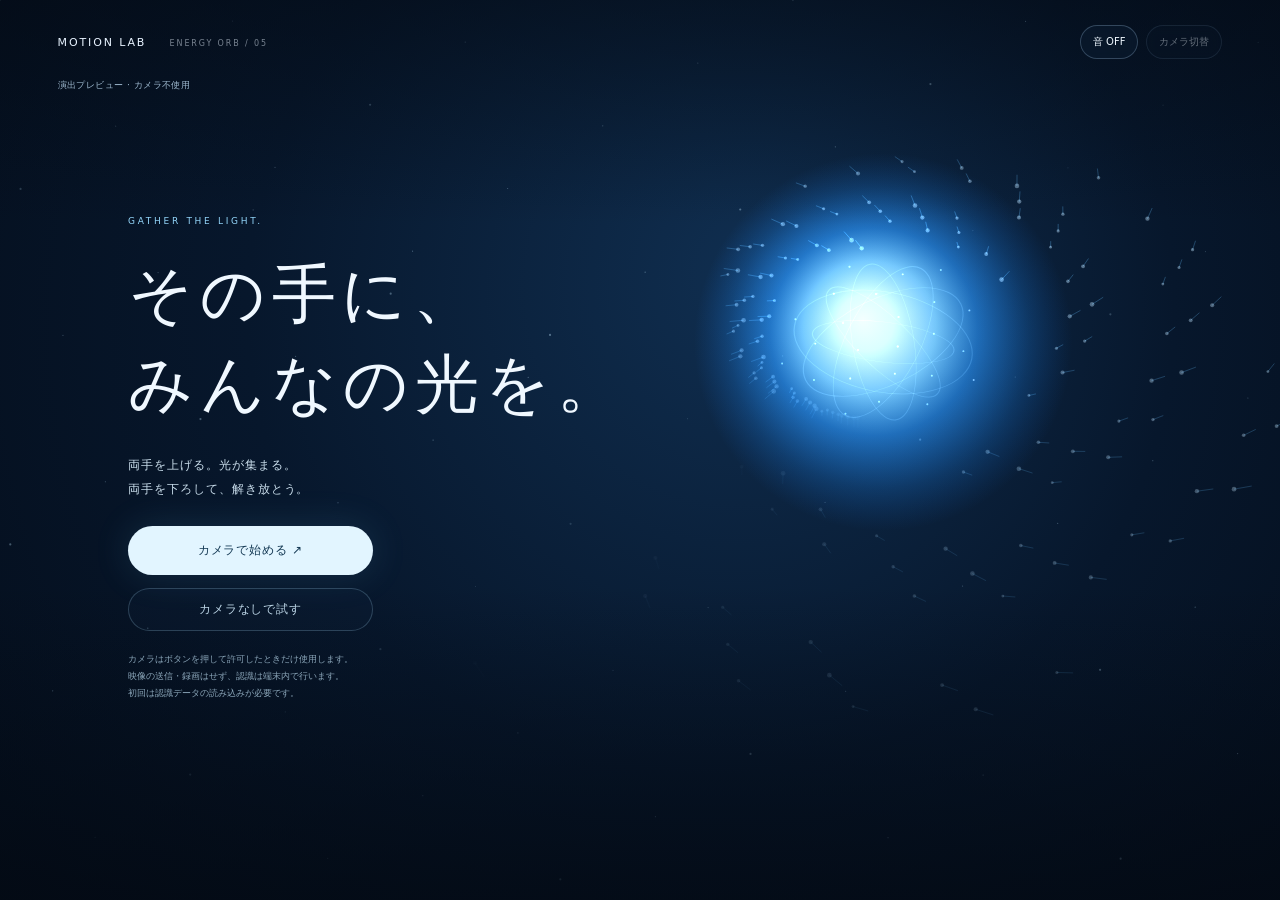
==== energy-orb/index.html @ e5bc48a9 "Add camera gesture energy orb with local pose tracking, demo and menu entry" ====
<!doctype html><html lang="ja"><head><meta charset="utf-8"><meta name="viewport" content="width=device-width,initial-scale=1"><meta name="theme-color" content="#050d1a"><title>光の玉 — ENERGY ORB</title><meta name="description" content="両手を上げて光を集め、下ろして放つ。カメラで遊ぶエネルギー体験。"><link rel="stylesheet" href="style.css"></head><body><video id="camera" autoplay muted playsinline aria-label="端末内で処理するカメラ映像"></video><canvas id="effects" aria-label="手の動きに合わせて光が集まる演出"></canvas><div class="shade"></div><header><a href="https://furusapo.github.io/motion-lab/">MOTION LAB <span>ENERGY ORB / 05</span></a><div class="header-actions"><button id="sound" aria-pressed="false">音 OFF</button><button id="flip" disabled aria-label="前後のカメラを切り替える">カメラ切替</button><button id="stop" hidden>終了</button></div></header><div id="mode-label">演出プレビュー · カメラ不使用</div><section id="welcome"><p class="eyebrow">GATHER THE LIGHT.</p><h1>その手に、<br>みんなの光を。</h1><p class="lead">両手を上げる。光が集まる。<br>両手を下ろして、解き放とう。</p><button class="primary" id="start">カメラで始める ↗</button><button class="secondary" id="demo">カメラなしで試す</button><p class="privacy">カメラはボタンを押して許可したときだけ使用します。<br>映像の送信・録画はせず、認識は端末内で行います。<br>初回は認識データの読み込みが必要です。</p></section><section id="busy" hidden aria-live="polite"><div class="spinner"></div><h2>力を、準備しています。</h2><p id="busy-text">カメラの使用を許可してください。</p><button id="cancel" class="secondary">キャンセル</button></section><section id="error" hidden role="alert"><p class="eyebrow">LET'S TRY AGAIN</p><h2 id="error-title">開始できませんでした</h2><p id="error-text"></p><button id="retry" class="primary">もう一度試す</button><button id="error-demo" class="secondary">カメラなしで試す</button></section><div id="status" role="status" aria-live="polite"></div><div id="prompt" hidden><div class="step" id="step">01 / 集める</div><h2 id="instruction">両手を、頭より上に。</h2><p id="guidance">少し離れて、頭・肩・両手を画面に入れてください。</p></div><footer id="hud" hidden><div class="energy"><div class="energy-label"><span>LIGHT ENERGY</span><output id="percent">0%</output></div><div class="meter"><i id="fill"></i></div></div><button id="demo-hold" hidden>押して光を集める · 離して放つ</button><p class="hint" id="hint">両手を上げてためる → 両手を肩の高さまで下ろして放つ</p><button id="reset" class="secondary">ため直す ↺</button></footer><div id="notice" hidden>デモ操作：認識は行っていません</div><script type="module" src="app.js"></script></body></html>
---- energy-orb/style.css ----
*{box-sizing:border-box}html,body{margin:0;background:#050d1a;color:#f0f8ff;width:100%;height:100%;overflow:hidden;font-family:system-ui,-apple-system,sans-serif}button,a,input{-webkit-tap-highlight-color:transparent}button{font:inherit;color:inherit;cursor:pointer;touch-action:manipulation}button:focus-visible,a:focus-visible{outline:2px solid #b1ecff;outline-offset:5px}button:disabled{opacity:.4;cursor:wait}[hidden]{display:none!important}#camera{position:fixed;inset:0;width:100%;height:100%;object-fit:contain;transform:scaleX(-1);display:none;background:#050d1a}body.camera #camera{display:block}#effects{position:fixed;inset:0;width:100%;height:100%;pointer-events:none}.shade{position:fixed;inset:0;pointer-events:none;background:linear-gradient(180deg,#03091280,transparent 25%,transparent 65%,#030912bb)}header{position:fixed;top:25px;left:4.5vw;right:4.5vw;z-index:5;display:flex;justify-content:space-between;align-items:center}header a{font-size:11px;letter-spacing:.17em;text-decoration:none;color:#e8f3ff}header a span{font-size:8px;opacity:.5;margin-left:18px}.header-actions{display:flex;gap:8px}.header-actions button{font-size:10px;border:1px solid #a8cced44;background:#0d213966;padding:9px 12px;border-radius:30px;backdrop-filter:blur(6px)}#mode-label{position:fixed;top:79px;left:4.5vw;font-size:9px;letter-spacing:.05em;color:#9fbad0;z-index:4}#welcome{position:fixed;top:23%;left:10vw;z-index:4}.eyebrow{font-size:9px;letter-spacing:.3em;color:#94d6fa}h1{font-family:serif;font-size:clamp(37px,5vw,65px);font-weight:400;line-height:1.4;letter-spacing:.09em;margin:24px 0}.lead{font-size:12px;color:#c9ddeb;line-height:2;letter-spacing:.08em}.primary,.secondary{display:block;border-radius:30px;letter-spacing:.07em;font-size:12px}.primary{border:0;background:#e2f5ff;color:#133853;padding:16px 30px;box-shadow:0 0 38px #74caff22;margin-top:25px;min-width:245px}.secondary{border:1px solid #8dbbd444;background:#17334b22;color:#bdd6e7;padding:12px 22px;margin-top:13px;min-width:245px}.privacy{font-size:9px;color:#8ba6b9;line-height:1.9;margin-top:20px}#busy,#error{position:fixed;z-index:8;left:50%;top:47%;transform:translate(-50%,-50%);width:min(88vw,460px);padding:35px;border:1px solid #5c9cc344;background:#07172bf2;border-radius:16px;backdrop-filter:blur(16px);text-align:center}#busy h2,#error h2{font:normal 24px serif;letter-spacing:.05em}#busy p,#error p{font-size:12px;line-height:1.9;color:#b4cde0}#busy button,#error button{margin-left:auto;margin-right:auto;width:100%}.spinner{width:32px;height:32px;border:1px solid #67bff033;border-top:2px solid #b9efff;border-radius:50%;animation:spin 1s linear infinite;margin:0 auto 24px}@keyframes spin{to{transform:rotate(360deg)}}#status{position:fixed;left:50%;top:11%;transform:translateX(-50%);font-size:10px;white-space:nowrap;padding:9px 17px;border-radius:25px;background:#0c284255;color:#c3e6f8;backdrop-filter:blur(6px)}#status:empty{display:none}#prompt{position:fixed;left:0;width:100%;bottom:26%;text-align:center;pointer-events:none;text-shadow:0 2px 18px #000}.step{font-size:9px;letter-spacing:.22em;color:#9accdf}#instruction{font:normal clamp(19px,3vw,29px) serif;letter-spacing:.14em;margin:12px 0}#guidance{font-size:11px;color:#bfd6e4;line-height:1.7;margin:0 5vw}#hud{position:fixed;bottom:4%;left:50%;transform:translateX(-50%);width:min(86vw,360px);text-align:center;z-index:5}.energy-label{display:flex;justify-content:space-between;font-size:9px;letter-spacing:.16em;color:#c3eaff}.meter{height:3px;background:#e5f2ff22;margin:12px 0}.meter i{display:block;background:#aeeaff;height:100%;width:0;box-shadow:0 0 14px #8cdfff}#demo-hold{width:100%;border:1px solid #b8eeff99;border-radius:30px;padding:16px 12px;background:#254f7477;font-size:12px;user-select:none;-webkit-user-select:none;touch-action:none;margin:8px 0 0}#demo-hold.held{background:#d0f3ff;color:#123655}.hint{font-size:9px;line-height:1.7;color:#95b3c7}#reset{font-size:10px;min-width:0;display:inline-block;margin-top:3px;padding:8px 16px}#notice{position:fixed;bottom:10px;left:10px;font-size:8px;color:#8ea9be}@media(max-width:600px){header{top:17px}header a span{display:none}.header-actions button{font-size:9px;padding:9px 10px}#mode-label{top:66px;font-size:8px}#welcome{left:8vw;top:19%}h1{font-size:42px;margin:20px 0}.lead{font-size:11px}.privacy{font-size:8px}#status{top:12%;font-size:9px;max-width:88vw;white-space:normal;text-align:center}#prompt{bottom:29%}#guidance{font-size:10px}#hud{bottom:4%}#instruction{font-size:20px}#busy,#error{padding:27px}}@media(max-height:650px){#welcome{top:14%}h1{font-size:34px;margin:10px 0}.primary{margin-top:12px}.privacy{margin-top:12px}#prompt{bottom:34%}#hud{bottom:3%}.hint{margin:5px 0}}@media(prefers-reduced-motion:reduce){.spinner{animation:none}}
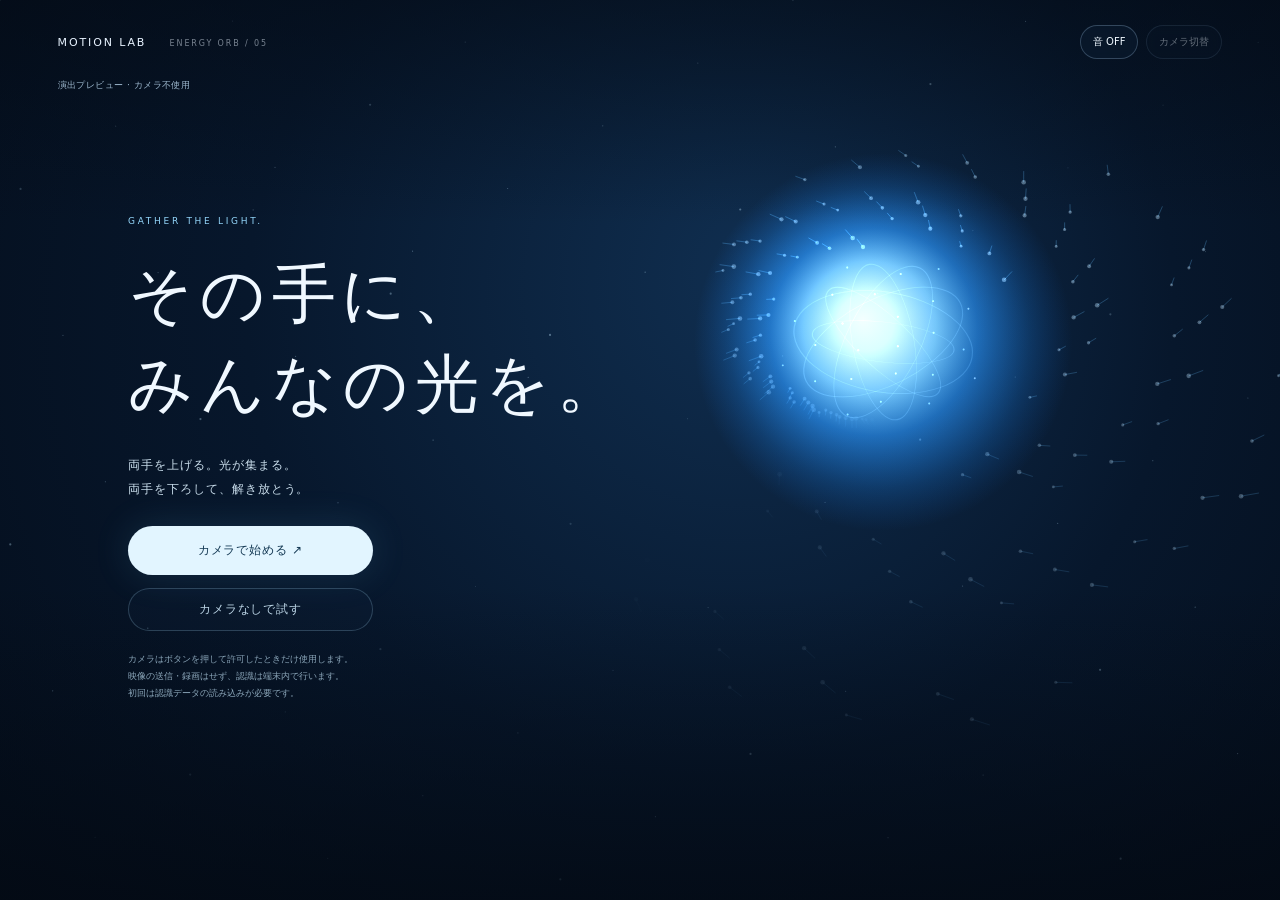
==== commit f62d8ee0: "Make energy orb launch fast with wall-clock timing, sharp trail and impact sound" ====
--- a/energy-orb/index.html
+++ b/energy-orb/index.html
@@ -1 +1 @@
-<!doctype html><html lang="ja"><head><meta charset="utf-8"><meta name="viewport" content="width=device-width,initial-scale=1"><meta name="theme-color" content="#050d1a"><title>光の玉 — ENERGY ORB</title><meta name="description" content="両手を上げて光を集め、下ろして放つ。カメラで遊ぶエネルギー体験。"><link rel="stylesheet" href="style.css"></head><body><video id="camera" autoplay muted playsinline aria-label="端末内で処理するカメラ映像"></video><canvas id="effects" aria-label="手の動きに合わせて光が集まる演出"></canvas><div class="shade"></div><header><a href="https://furusapo.github.io/motion-lab/">MOTION LAB <span>ENERGY ORB / 05</span></a><div class="header-actions"><button id="sound" aria-pressed="false">音 OFF</button><button id="flip" disabled aria-label="前後のカメラを切り替える">カメラ切替</button><button id="stop" hidden>終了</button></div></header><div id="mode-label">演出プレビュー · カメラ不使用</div><section id="welcome"><p class="eyebrow">GATHER THE LIGHT.</p><h1>その手に、<br>みんなの光を。</h1><p class="lead">両手を上げる。光が集まる。<br>両手を下ろして、解き放とう。</p><button class="primary" id="start">カメラで始める ↗</button><button class="secondary" id="demo">カメラなしで試す</button><p class="privacy">カメラはボタンを押して許可したときだけ使用します。<br>映像の送信・録画はせず、認識は端末内で行います。<br>初回は認識データの読み込みが必要です。</p></section><section id="busy" hidden aria-live="polite"><div class="spinner"></div><h2>力を、準備しています。</h2><p id="busy-text">カメラの使用を許可してください。</p><button id="cancel" class="secondary">キャンセル</button></section><section id="error" hidden role="alert"><p class="eyebrow">LET'S TRY AGAIN</p><h2 id="error-title">開始できませんでした</h2><p id="error-text"></p><button id="retry" class="primary">もう一度試す</button><button id="error-demo" class="secondary">カメラなしで試す</button></section><div id="status" role="status" aria-live="polite"></div><div id="prompt" hidden><div class="step" id="step">01 / 集める</div><h2 id="instruction">両手を、頭より上に。</h2><p id="guidance">少し離れて、頭・肩・両手を画面に入れてください。</p></div><footer id="hud" hidden><div class="energy"><div class="energy-label"><span>LIGHT ENERGY</span><output id="percent">0%</output></div><div class="meter"><i id="fill"></i></div></div><button id="demo-hold" hidden>押して光を集める · 離して放つ</button><p class="hint" id="hint">両手を上げてためる → 両手を肩の高さまで下ろして放つ</p><button id="reset" class="secondary">ため直す ↺</button></footer><div id="notice" hidden>デモ操作：認識は行っていません</div><script type="module" src="app.js"></script></body></html>
+<!doctype html><html lang="ja"><head><meta charset="utf-8"><meta name="viewport" content="width=device-width,initial-scale=1"><meta name="theme-color" content="#050d1a"><title>光の玉 — ENERGY ORB</title><meta name="description" content="両手を上げて光を集め、下ろして放つ。カメラで遊ぶエネルギー体験。"><link rel="stylesheet" href="style.css"></head><body><video id="camera" autoplay muted playsinline aria-label="端末内で処理するカメラ映像"></video><canvas id="effects" aria-label="手の動きに合わせて光が集まる演出"></canvas><div class="shade"></div><header><a href="https://furusapo.github.io/motion-lab/">MOTION LAB <span>ENERGY ORB / 05</span></a><div class="header-actions"><button id="sound" aria-pressed="false">音 OFF</button><button id="flip" disabled aria-label="前後のカメラを切り替える">カメラ切替</button><button id="stop" hidden>終了</button></div></header><div id="mode-label">演出プレビュー · カメラ不使用</div><section id="welcome"><p class="eyebrow">GATHER THE LIGHT.</p><h1>その手に、<br>みんなの光を。</h1><p class="lead">両手を上げる。光が集まる。<br>両手を下ろして、解き放とう。</p><button class="primary" id="start">カメラで始める ↗</button><button class="secondary" id="demo">カメラなしで試す</button><p class="privacy">カメラはボタンを押して許可したときだけ使用します。<br>映像の送信・録画はせず、認識は端末内で行います。<br>初回は認識データの読み込みが必要です。</p></section><section id="busy" hidden aria-live="polite"><div class="spinner"></div><h2>力を、準備しています。</h2><p id="busy-text">カメラの使用を許可してください。</p><button id="cancel" class="secondary">キャンセル</button></section><section id="error" hidden role="alert"><p class="eyebrow">LET'S TRY AGAIN</p><h2 id="error-title">開始できませんでした</h2><p id="error-text"></p><button id="retry" class="primary">もう一度試す</button><button id="error-demo" class="secondary">カメラなしで試す</button></section><div id="status" role="status" aria-live="polite"></div><div id="prompt" hidden><div class="step" id="step">01 / 集める</div><h2 id="instruction">両手を、頭より上に。</h2><p id="guidance">少し離れて、頭・肩・両手を画面に入れてください。</p></div><footer id="hud" hidden><div class="energy"><div class="energy-label"><span>LIGHT ENERGY</span><output id="percent">0%</output></div><div class="meter"><i id="fill"></i></div></div><button id="demo-hold" hidden>押して光を集める · 離して放つ</button><p class="hint" id="hint">両手を上げてためる → 両手を肩の高さまで下ろして放つ</p><button id="reset" class="secondary">ため直す ↺</button></footer><div id="notice" hidden>デモ操作：認識は行っていません</div><script type="module" src="app.js?v=fast-1"></script></body></html>
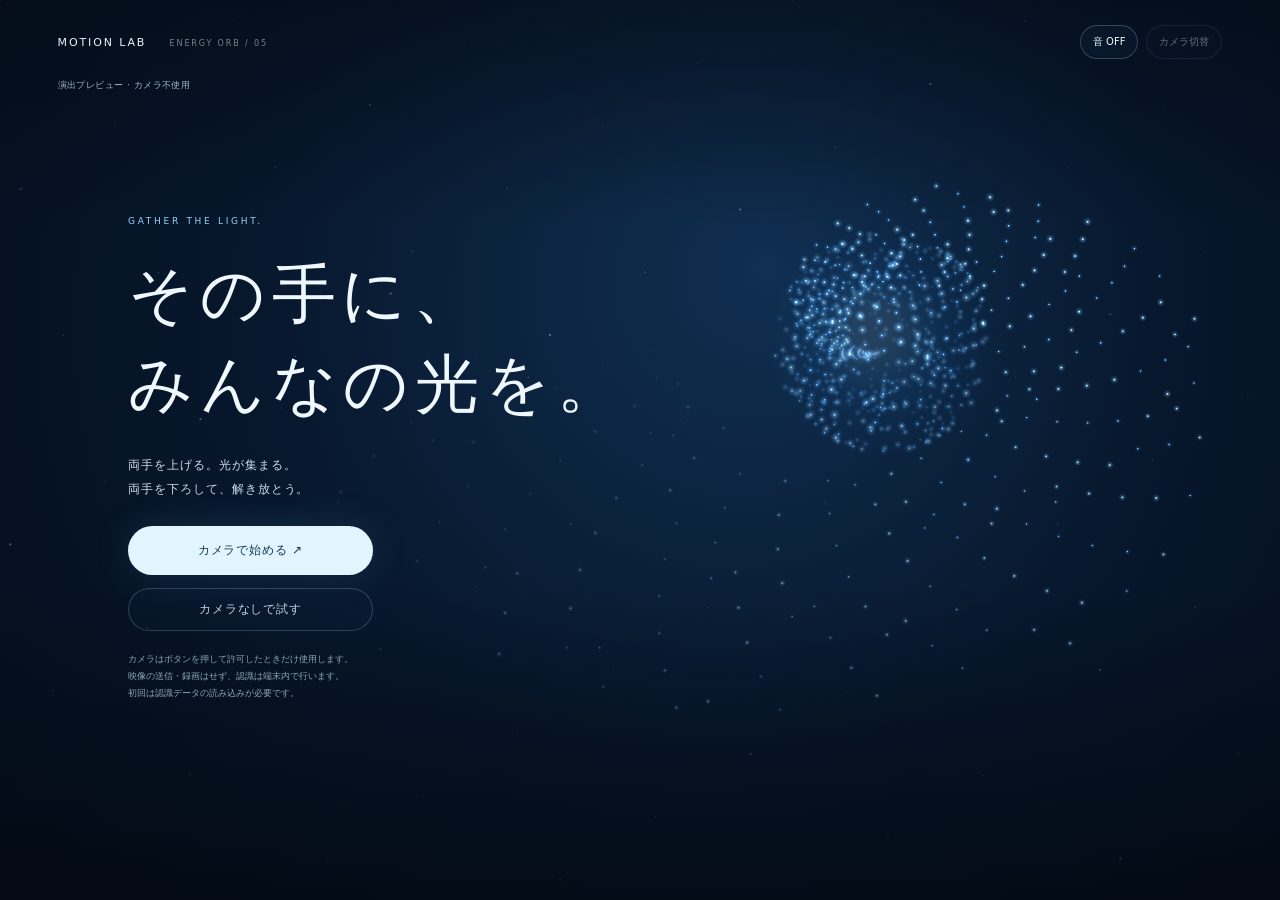
==== commit aa283d8d: "Replace energy gathering streaks and orb rings with glowing particles" ====
--- a/energy-orb/index.html
+++ b/energy-orb/index.html
@@ -1 +1 @@
-<!doctype html><html lang="ja"><head><meta charset="utf-8"><meta name="viewport" content="width=device-width,initial-scale=1"><meta name="theme-color" content="#050d1a"><title>光の玉 — ENERGY ORB</title><meta name="description" content="両手を上げて光を集め、下ろして放つ。カメラで遊ぶエネルギー体験。"><link rel="stylesheet" href="style.css"></head><body><video id="camera" autoplay muted playsinline aria-label="端末内で処理するカメラ映像"></video><canvas id="effects" aria-label="手の動きに合わせて光が集まる演出"></canvas><div class="shade"></div><header><a href="https://furusapo.github.io/motion-lab/">MOTION LAB <span>ENERGY ORB / 05</span></a><div class="header-actions"><button id="sound" aria-pressed="false">音 OFF</button><button id="flip" disabled aria-label="前後のカメラを切り替える">カメラ切替</button><button id="stop" hidden>終了</button></div></header><div id="mode-label">演出プレビュー · カメラ不使用</div><section id="welcome"><p class="eyebrow">GATHER THE LIGHT.</p><h1>その手に、<br>みんなの光を。</h1><p class="lead">両手を上げる。光が集まる。<br>両手を下ろして、解き放とう。</p><button class="primary" id="start">カメラで始める ↗</button><button class="secondary" id="demo">カメラなしで試す</button><p class="privacy">カメラはボタンを押して許可したときだけ使用します。<br>映像の送信・録画はせず、認識は端末内で行います。<br>初回は認識データの読み込みが必要です。</p></section><section id="busy" hidden aria-live="polite"><div class="spinner"></div><h2>力を、準備しています。</h2><p id="busy-text">カメラの使用を許可してください。</p><button id="cancel" class="secondary">キャンセル</button></section><section id="error" hidden role="alert"><p class="eyebrow">LET'S TRY AGAIN</p><h2 id="error-title">開始できませんでした</h2><p id="error-text"></p><button id="retry" class="primary">もう一度試す</button><button id="error-demo" class="secondary">カメラなしで試す</button></section><div id="status" role="status" aria-live="polite"></div><div id="prompt" hidden><div class="step" id="step">01 / 集める</div><h2 id="instruction">両手を、頭より上に。</h2><p id="guidance">少し離れて、頭・肩・両手を画面に入れてください。</p></div><footer id="hud" hidden><div class="energy"><div class="energy-label"><span>LIGHT ENERGY</span><output id="percent">0%</output></div><div class="meter"><i id="fill"></i></div></div><button id="demo-hold" hidden>押して光を集める · 離して放つ</button><p class="hint" id="hint">両手を上げてためる → 両手を肩の高さまで下ろして放つ</p><button id="reset" class="secondary">ため直す ↺</button></footer><div id="notice" hidden>デモ操作：認識は行っていません</div><script type="module" src="app.js?v=fast-1"></script></body></html>
+<!doctype html><html lang="ja"><head><meta charset="utf-8"><meta name="viewport" content="width=device-width,initial-scale=1"><meta name="theme-color" content="#050d1a"><title>光の玉 — ENERGY ORB</title><meta name="description" content="両手を上げて光を集め、下ろして放つ。カメラで遊ぶエネルギー体験。"><link rel="stylesheet" href="style.css"></head><body><video id="camera" autoplay muted playsinline aria-label="端末内で処理するカメラ映像"></video><canvas id="effects" aria-label="手の動きに合わせて光が集まる演出"></canvas><div class="shade"></div><header><a href="https://furusapo.github.io/motion-lab/">MOTION LAB <span>ENERGY ORB / 05</span></a><div class="header-actions"><button id="sound" aria-pressed="false">音 OFF</button><button id="flip" disabled aria-label="前後のカメラを切り替える">カメラ切替</button><button id="stop" hidden>終了</button></div></header><div id="mode-label">演出プレビュー · カメラ不使用</div><section id="welcome"><p class="eyebrow">GATHER THE LIGHT.</p><h1>その手に、<br>みんなの光を。</h1><p class="lead">両手を上げる。光が集まる。<br>両手を下ろして、解き放とう。</p><button class="primary" id="start">カメラで始める ↗</button><button class="secondary" id="demo">カメラなしで試す</button><p class="privacy">カメラはボタンを押して許可したときだけ使用します。<br>映像の送信・録画はせず、認識は端末内で行います。<br>初回は認識データの読み込みが必要です。</p></section><section id="busy" hidden aria-live="polite"><div class="spinner"></div><h2>力を、準備しています。</h2><p id="busy-text">カメラの使用を許可してください。</p><button id="cancel" class="secondary">キャンセル</button></section><section id="error" hidden role="alert"><p class="eyebrow">LET'S TRY AGAIN</p><h2 id="error-title">開始できませんでした</h2><p id="error-text"></p><button id="retry" class="primary">もう一度試す</button><button id="error-demo" class="secondary">カメラなしで試す</button></section><div id="status" role="status" aria-live="polite"></div><div id="prompt" hidden><div class="step" id="step">01 / 集める</div><h2 id="instruction">両手を、頭より上に。</h2><p id="guidance">少し離れて、頭・肩・両手を画面に入れてください。</p></div><footer id="hud" hidden><div class="energy"><div class="energy-label"><span>LIGHT ENERGY</span><output id="percent">0%</output></div><div class="meter"><i id="fill"></i></div></div><button id="demo-hold" hidden>押して光を集める · 離して放つ</button><p class="hint" id="hint">両手を上げてためる → 両手を肩の高さまで下ろして放つ</p><button id="reset" class="secondary">ため直す ↺</button></footer><div id="notice" hidden>デモ操作：認識は行っていません</div><script type="module" src="app.js?v=particles-1"></script></body></html>
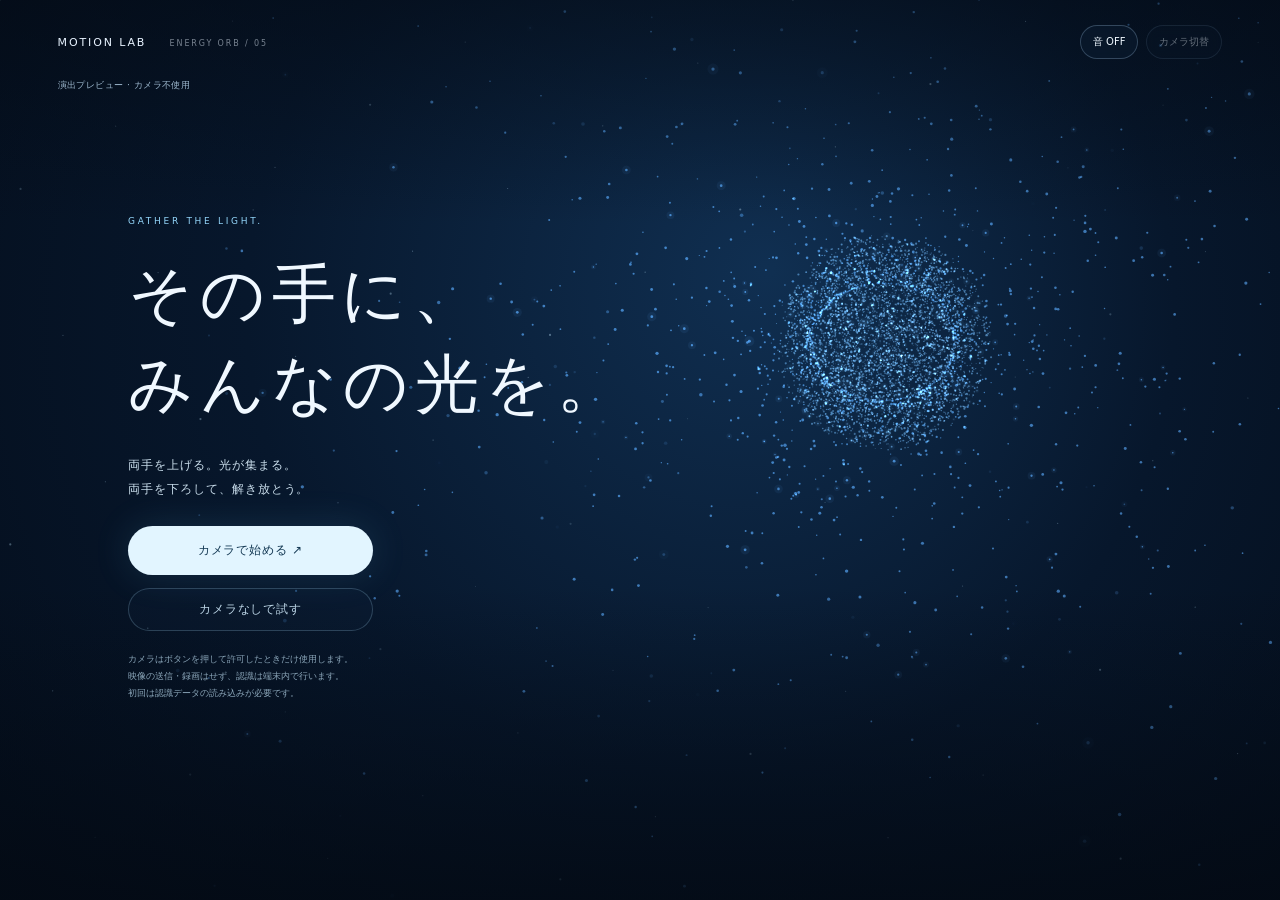
==== commit 30d17672: "Match ENERGY ORB particles to GRPS logo reveal fine point rendering" ====
--- a/energy-orb/index.html
+++ b/energy-orb/index.html
@@ -1 +1 @@
-<!doctype html><html lang="ja"><head><meta charset="utf-8"><meta name="viewport" content="width=device-width,initial-scale=1"><meta name="theme-color" content="#050d1a"><title>光の玉 — ENERGY ORB</title><meta name="description" content="両手を上げて光を集め、下ろして放つ。カメラで遊ぶエネルギー体験。"><link rel="stylesheet" href="style.css"></head><body><video id="camera" autoplay muted playsinline aria-label="端末内で処理するカメラ映像"></video><canvas id="effects" aria-label="手の動きに合わせて光が集まる演出"></canvas><div class="shade"></div><header><a href="https://furusapo.github.io/motion-lab/">MOTION LAB <span>ENERGY ORB / 05</span></a><div class="header-actions"><button id="sound" aria-pressed="false">音 OFF</button><button id="flip" disabled aria-label="前後のカメラを切り替える">カメラ切替</button><button id="stop" hidden>終了</button></div></header><div id="mode-label">演出プレビュー · カメラ不使用</div><section id="welcome"><p class="eyebrow">GATHER THE LIGHT.</p><h1>その手に、<br>みんなの光を。</h1><p class="lead">両手を上げる。光が集まる。<br>両手を下ろして、解き放とう。</p><button class="primary" id="start">カメラで始める ↗</button><button class="secondary" id="demo">カメラなしで試す</button><p class="privacy">カメラはボタンを押して許可したときだけ使用します。<br>映像の送信・録画はせず、認識は端末内で行います。<br>初回は認識データの読み込みが必要です。</p></section><section id="busy" hidden aria-live="polite"><div class="spinner"></div><h2>力を、準備しています。</h2><p id="busy-text">カメラの使用を許可してください。</p><button id="cancel" class="secondary">キャンセル</button></section><section id="error" hidden role="alert"><p class="eyebrow">LET'S TRY AGAIN</p><h2 id="error-title">開始できませんでした</h2><p id="error-text"></p><button id="retry" class="primary">もう一度試す</button><button id="error-demo" class="secondary">カメラなしで試す</button></section><div id="status" role="status" aria-live="polite"></div><div id="prompt" hidden><div class="step" id="step">01 / 集める</div><h2 id="instruction">両手を、頭より上に。</h2><p id="guidance">少し離れて、頭・肩・両手を画面に入れてください。</p></div><footer id="hud" hidden><div class="energy"><div class="energy-label"><span>LIGHT ENERGY</span><output id="percent">0%</output></div><div class="meter"><i id="fill"></i></div></div><button id="demo-hold" hidden>押して光を集める · 離して放つ</button><p class="hint" id="hint">両手を上げてためる → 両手を肩の高さまで下ろして放つ</p><button id="reset" class="secondary">ため直す ↺</button></footer><div id="notice" hidden>デモ操作：認識は行っていません</div><script type="module" src="app.js?v=particles-1"></script></body></html>
+<!doctype html><html lang="ja"><head><meta charset="utf-8"><meta name="viewport" content="width=device-width,initial-scale=1"><meta name="theme-color" content="#050d1a"><title>光の玉 — ENERGY ORB</title><meta name="description" content="両手を上げて光を集め、下ろして放つ。カメラで遊ぶエネルギー体験。"><link rel="stylesheet" href="style.css"></head><body><video id="camera" autoplay muted playsinline aria-label="端末内で処理するカメラ映像"></video><canvas id="effects" aria-label="手の動きに合わせて光が集まる演出"></canvas><div class="shade"></div><header><a href="https://furusapo.github.io/motion-lab/">MOTION LAB <span>ENERGY ORB / 05</span></a><div class="header-actions"><button id="sound" aria-pressed="false">音 OFF</button><button id="flip" disabled aria-label="前後のカメラを切り替える">カメラ切替</button><button id="stop" hidden>終了</button></div></header><div id="mode-label">演出プレビュー · カメラ不使用</div><section id="welcome"><p class="eyebrow">GATHER THE LIGHT.</p><h1>その手に、<br>みんなの光を。</h1><p class="lead">両手を上げる。光が集まる。<br>両手を下ろして、解き放とう。</p><button class="primary" id="start">カメラで始める ↗</button><button class="secondary" id="demo">カメラなしで試す</button><p class="privacy">カメラはボタンを押して許可したときだけ使用します。<br>映像の送信・録画はせず、認識は端末内で行います。<br>初回は認識データの読み込みが必要です。</p></section><section id="busy" hidden aria-live="polite"><div class="spinner"></div><h2>力を、準備しています。</h2><p id="busy-text">カメラの使用を許可してください。</p><button id="cancel" class="secondary">キャンセル</button></section><section id="error" hidden role="alert"><p class="eyebrow">LET'S TRY AGAIN</p><h2 id="error-title">開始できませんでした</h2><p id="error-text"></p><button id="retry" class="primary">もう一度試す</button><button id="error-demo" class="secondary">カメラなしで試す</button></section><div id="status" role="status" aria-live="polite"></div><div id="prompt" hidden><div class="step" id="step">01 / 集める</div><h2 id="instruction">両手を、頭より上に。</h2><p id="guidance">少し離れて、頭・肩・両手を画面に入れてください。</p></div><footer id="hud" hidden><div class="energy"><div class="energy-label"><span>LIGHT ENERGY</span><output id="percent">0%</output></div><div class="meter"><i id="fill"></i></div></div><button id="demo-hold" hidden>押して光を集める · 離して放つ</button><p class="hint" id="hint">両手を上げてためる → 両手を肩の高さまで下ろして放つ</p><button id="reset" class="secondary">ため直す ↺</button></footer><div id="notice" hidden>デモ操作：認識は行っていません</div><script type="module" src="app.js?v=grps-dust-1"></script></body></html>
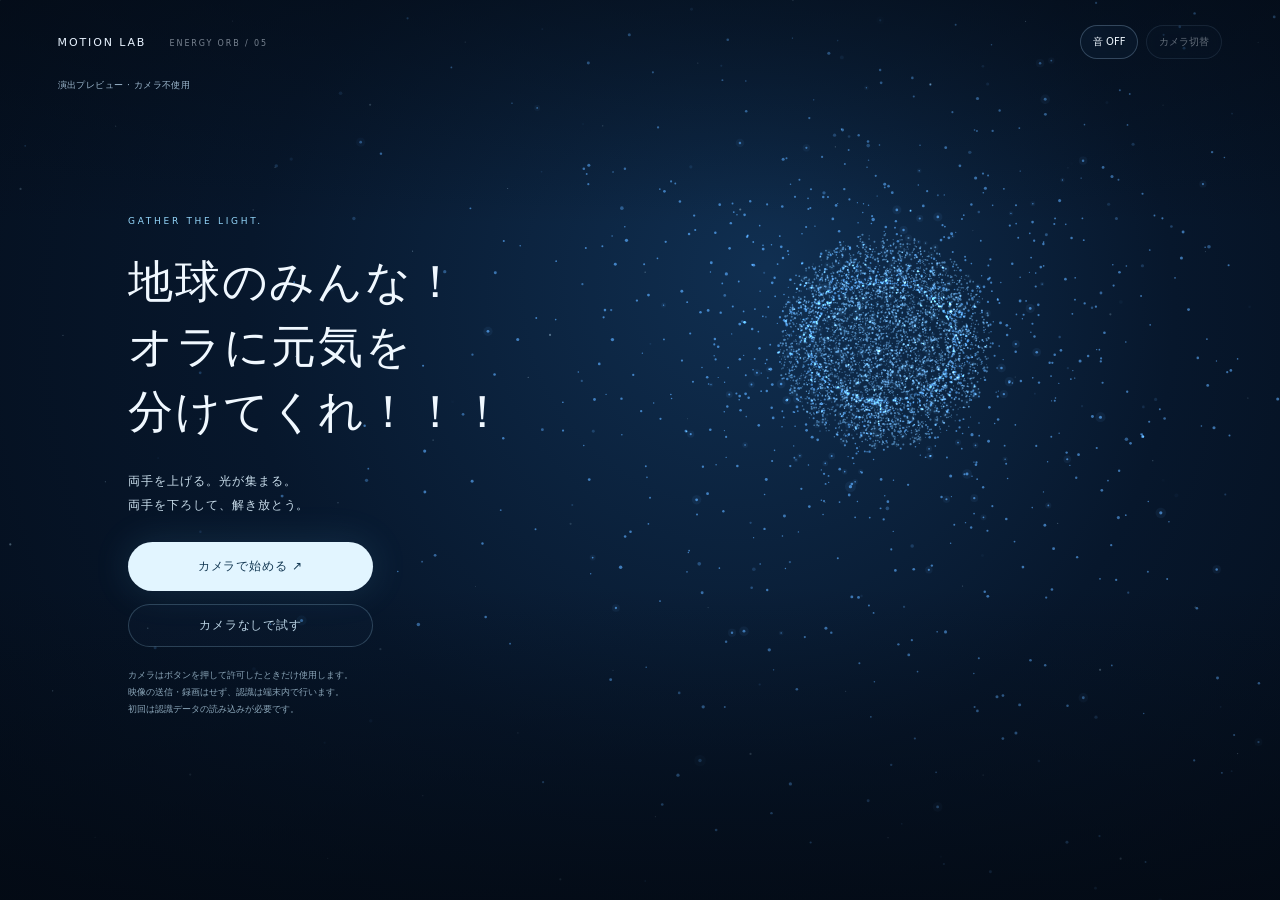
==== commit 91dcfb2c: "Rename ENERGY ORB title to 地球のみんな！オラに元気を分けてくれ！！！" ====
--- a/energy-orb/index.html
+++ b/energy-orb/index.html
@@ -1 +1 @@
-<!doctype html><html lang="ja"><head><meta charset="utf-8"><meta name="viewport" content="width=device-width,initial-scale=1"><meta name="theme-color" content="#050d1a"><title>光の玉 — ENERGY ORB</title><meta name="description" content="両手を上げて光を集め、下ろして放つ。カメラで遊ぶエネルギー体験。"><link rel="stylesheet" href="style.css"></head><body><video id="camera" autoplay muted playsinline aria-label="端末内で処理するカメラ映像"></video><canvas id="effects" aria-label="手の動きに合わせて光が集まる演出"></canvas><div class="shade"></div><header><a href="https://furusapo.github.io/motion-lab/">MOTION LAB <span>ENERGY ORB / 05</span></a><div class="header-actions"><button id="sound" aria-pressed="false">音 OFF</button><button id="flip" disabled aria-label="前後のカメラを切り替える">カメラ切替</button><button id="stop" hidden>終了</button></div></header><div id="mode-label">演出プレビュー · カメラ不使用</div><section id="welcome"><p class="eyebrow">GATHER THE LIGHT.</p><h1>その手に、<br>みんなの光を。</h1><p class="lead">両手を上げる。光が集まる。<br>両手を下ろして、解き放とう。</p><button class="primary" id="start">カメラで始める ↗</button><button class="secondary" id="demo">カメラなしで試す</button><p class="privacy">カメラはボタンを押して許可したときだけ使用します。<br>映像の送信・録画はせず、認識は端末内で行います。<br>初回は認識データの読み込みが必要です。</p></section><section id="busy" hidden aria-live="polite"><div class="spinner"></div><h2>力を、準備しています。</h2><p id="busy-text">カメラの使用を許可してください。</p><button id="cancel" class="secondary">キャンセル</button></section><section id="error" hidden role="alert"><p class="eyebrow">LET'S TRY AGAIN</p><h2 id="error-title">開始できませんでした</h2><p id="error-text"></p><button id="retry" class="primary">もう一度試す</button><button id="error-demo" class="secondary">カメラなしで試す</button></section><div id="status" role="status" aria-live="polite"></div><div id="prompt" hidden><div class="step" id="step">01 / 集める</div><h2 id="instruction">両手を、頭より上に。</h2><p id="guidance">少し離れて、頭・肩・両手を画面に入れてください。</p></div><footer id="hud" hidden><div class="energy"><div class="energy-label"><span>LIGHT ENERGY</span><output id="percent">0%</output></div><div class="meter"><i id="fill"></i></div></div><button id="demo-hold" hidden>押して光を集める · 離して放つ</button><p class="hint" id="hint">両手を上げてためる → 両手を肩の高さまで下ろして放つ</p><button id="reset" class="secondary">ため直す ↺</button></footer><div id="notice" hidden>デモ操作：認識は行っていません</div><script type="module" src="app.js?v=grps-dust-1"></script></body></html>
+<!doctype html><html lang="ja"><head><meta charset="utf-8"><meta name="viewport" content="width=device-width,initial-scale=1"><meta name="theme-color" content="#050d1a"><title>地球のみんな！オラに元気を分けてくれ！！！</title><meta name="description" content="両手を上げて光を集め、下ろして放つ。カメラで遊ぶエネルギー体験。"><link rel="stylesheet" href="style.css?v=genki-title-1"></head><body><video id="camera" autoplay muted playsinline aria-label="端末内で処理するカメラ映像"></video><canvas id="effects" aria-label="手の動きに合わせて光が集まる演出"></canvas><div class="shade"></div><header><a href="https://furusapo.github.io/motion-lab/">MOTION LAB <span>ENERGY ORB / 05</span></a><div class="header-actions"><button id="sound" aria-pressed="false">音 OFF</button><button id="flip" disabled aria-label="前後のカメラを切り替える">カメラ切替</button><button id="stop" hidden>終了</button></div></header><div id="mode-label">演出プレビュー · カメラ不使用</div><section id="welcome"><p class="eyebrow">GATHER THE LIGHT.</p><h1 class="call-title">地球のみんな！<br>オラに元気を<br>分けてくれ！！！</h1><p class="lead">両手を上げる。光が集まる。<br>両手を下ろして、解き放とう。</p><button class="primary" id="start">カメラで始める ↗</button><button class="secondary" id="demo">カメラなしで試す</button><p class="privacy">カメラはボタンを押して許可したときだけ使用します。<br>映像の送信・録画はせず、認識は端末内で行います。<br>初回は認識データの読み込みが必要です。</p></section><section id="busy" hidden aria-live="polite"><div class="spinner"></div><h2>力を、準備しています。</h2><p id="busy-text">カメラの使用を許可してください。</p><button id="cancel" class="secondary">キャンセル</button></section><section id="error" hidden role="alert"><p class="eyebrow">LET'S TRY AGAIN</p><h2 id="error-title">開始できませんでした</h2><p id="error-text"></p><button id="retry" class="primary">もう一度試す</button><button id="error-demo" class="secondary">カメラなしで試す</button></section><div id="status" role="status" aria-live="polite"></div><div id="prompt" hidden><div class="step" id="step">01 / 集める</div><h2 id="instruction">両手を、頭より上に。</h2><p id="guidance">少し離れて、頭・肩・両手を画面に入れてください。</p></div><footer id="hud" hidden><div class="energy"><div class="energy-label"><span>LIGHT ENERGY</span><output id="percent">0%</output></div><div class="meter"><i id="fill"></i></div></div><button id="demo-hold" hidden>押して光を集める · 離して放つ</button><p class="hint" id="hint">両手を上げてためる → 両手を肩の高さまで下ろして放つ</p><button id="reset" class="secondary">ため直す ↺</button></footer><div id="notice" hidden>デモ操作：認識は行っていません</div><script type="module" src="app.js?v=grps-dust-1"></script></body></html>
--- a/energy-orb/style.css
+++ b/energy-orb/style.css
@@ -1 +1,3 @@
 *{box-sizing:border-box}html,body{margin:0;background:#050d1a;color:#f0f8ff;width:100%;height:100%;overflow:hidden;font-family:system-ui,-apple-system,sans-serif}button,a,input{-webkit-tap-highlight-color:transparent}button{font:inherit;color:inherit;cursor:pointer;touch-action:manipulation}button:focus-visible,a:focus-visible{outline:2px solid #b1ecff;outline-offset:5px}button:disabled{opacity:.4;cursor:wait}[hidden]{display:none!important}#camera{position:fixed;inset:0;width:100%;height:100%;object-fit:contain;transform:scaleX(-1);display:none;background:#050d1a}body.camera #camera{display:block}#effects{position:fixed;inset:0;width:100%;height:100%;pointer-events:none}.shade{position:fixed;inset:0;pointer-events:none;background:linear-gradient(180deg,#03091280,transparent 25%,transparent 65%,#030912bb)}header{position:fixed;top:25px;left:4.5vw;right:4.5vw;z-index:5;display:flex;justify-content:space-between;align-items:center}header a{font-size:11px;letter-spacing:.17em;text-decoration:none;color:#e8f3ff}header a span{font-size:8px;opacity:.5;margin-left:18px}.header-actions{display:flex;gap:8px}.header-actions button{font-size:10px;border:1px solid #a8cced44;background:#0d213966;padding:9px 12px;border-radius:30px;backdrop-filter:blur(6px)}#mode-label{position:fixed;top:79px;left:4.5vw;font-size:9px;letter-spacing:.05em;color:#9fbad0;z-index:4}#welcome{position:fixed;top:23%;left:10vw;z-index:4}.eyebrow{font-size:9px;letter-spacing:.3em;color:#94d6fa}h1{font-family:serif;font-size:clamp(37px,5vw,65px);font-weight:400;line-height:1.4;letter-spacing:.09em;margin:24px 0}.lead{font-size:12px;color:#c9ddeb;line-height:2;letter-spacing:.08em}.primary,.secondary{display:block;border-radius:30px;letter-spacing:.07em;font-size:12px}.primary{border:0;background:#e2f5ff;color:#133853;padding:16px 30px;box-shadow:0 0 38px #74caff22;margin-top:25px;min-width:245px}.secondary{border:1px solid #8dbbd444;background:#17334b22;color:#bdd6e7;padding:12px 22px;margin-top:13px;min-width:245px}.privacy{font-size:9px;color:#8ba6b9;line-height:1.9;margin-top:20px}#busy,#error{position:fixed;z-index:8;left:50%;top:47%;transform:translate(-50%,-50%);width:min(88vw,460px);padding:35px;border:1px solid #5c9cc344;background:#07172bf2;border-radius:16px;backdrop-filter:blur(16px);text-align:center}#busy h2,#error h2{font:normal 24px serif;letter-spacing:.05em}#busy p,#error p{font-size:12px;line-height:1.9;color:#b4cde0}#busy button,#error button{margin-left:auto;margin-right:auto;width:100%}.spinner{width:32px;height:32px;border:1px solid #67bff033;border-top:2px solid #b9efff;border-radius:50%;animation:spin 1s linear infinite;margin:0 auto 24px}@keyframes spin{to{transform:rotate(360deg)}}#status{position:fixed;left:50%;top:11%;transform:translateX(-50%);font-size:10px;white-space:nowrap;padding:9px 17px;border-radius:25px;background:#0c284255;color:#c3e6f8;backdrop-filter:blur(6px)}#status:empty{display:none}#prompt{position:fixed;left:0;width:100%;bottom:26%;text-align:center;pointer-events:none;text-shadow:0 2px 18px #000}.step{font-size:9px;letter-spacing:.22em;color:#9accdf}#instruction{font:normal clamp(19px,3vw,29px) serif;letter-spacing:.14em;margin:12px 0}#guidance{font-size:11px;color:#bfd6e4;line-height:1.7;margin:0 5vw}#hud{position:fixed;bottom:4%;left:50%;transform:translateX(-50%);width:min(86vw,360px);text-align:center;z-index:5}.energy-label{display:flex;justify-content:space-between;font-size:9px;letter-spacing:.16em;color:#c3eaff}.meter{height:3px;background:#e5f2ff22;margin:12px 0}.meter i{display:block;background:#aeeaff;height:100%;width:0;box-shadow:0 0 14px #8cdfff}#demo-hold{width:100%;border:1px solid #b8eeff99;border-radius:30px;padding:16px 12px;background:#254f7477;font-size:12px;user-select:none;-webkit-user-select:none;touch-action:none;margin:8px 0 0}#demo-hold.held{background:#d0f3ff;color:#123655}.hint{font-size:9px;line-height:1.7;color:#95b3c7}#reset{font-size:10px;min-width:0;display:inline-block;margin-top:3px;padding:8px 16px}#notice{position:fixed;bottom:10px;left:10px;font-size:8px;color:#8ea9be}@media(max-width:600px){header{top:17px}header a span{display:none}.header-actions button{font-size:9px;padding:9px 10px}#mode-label{top:66px;font-size:8px}#welcome{left:8vw;top:19%}h1{font-size:42px;margin:20px 0}.lead{font-size:11px}.privacy{font-size:8px}#status{top:12%;font-size:9px;max-width:88vw;white-space:normal;text-align:center}#prompt{bottom:29%}#guidance{font-size:10px}#hud{bottom:4%}#instruction{font-size:20px}#busy,#error{padding:27px}}@media(max-height:650px){#welcome{top:14%}h1{font-size:34px;margin:10px 0}.primary{margin-top:12px}.privacy{margin-top:12px}#prompt{bottom:34%}#hud{bottom:3%}.hint{margin:5px 0}}@media(prefers-reduced-motion:reduce){.spinner{animation:none}}
+
+h1.call-title{font-size:clamp(28px,3.5vw,46px);letter-spacing:.04em;line-height:1.45}@media(max-width:600px){h1.call-title{font-size:clamp(26px,7.7vw,36px)}}@media(max-height:650px){h1.call-title{font-size:27px;line-height:1.3}}
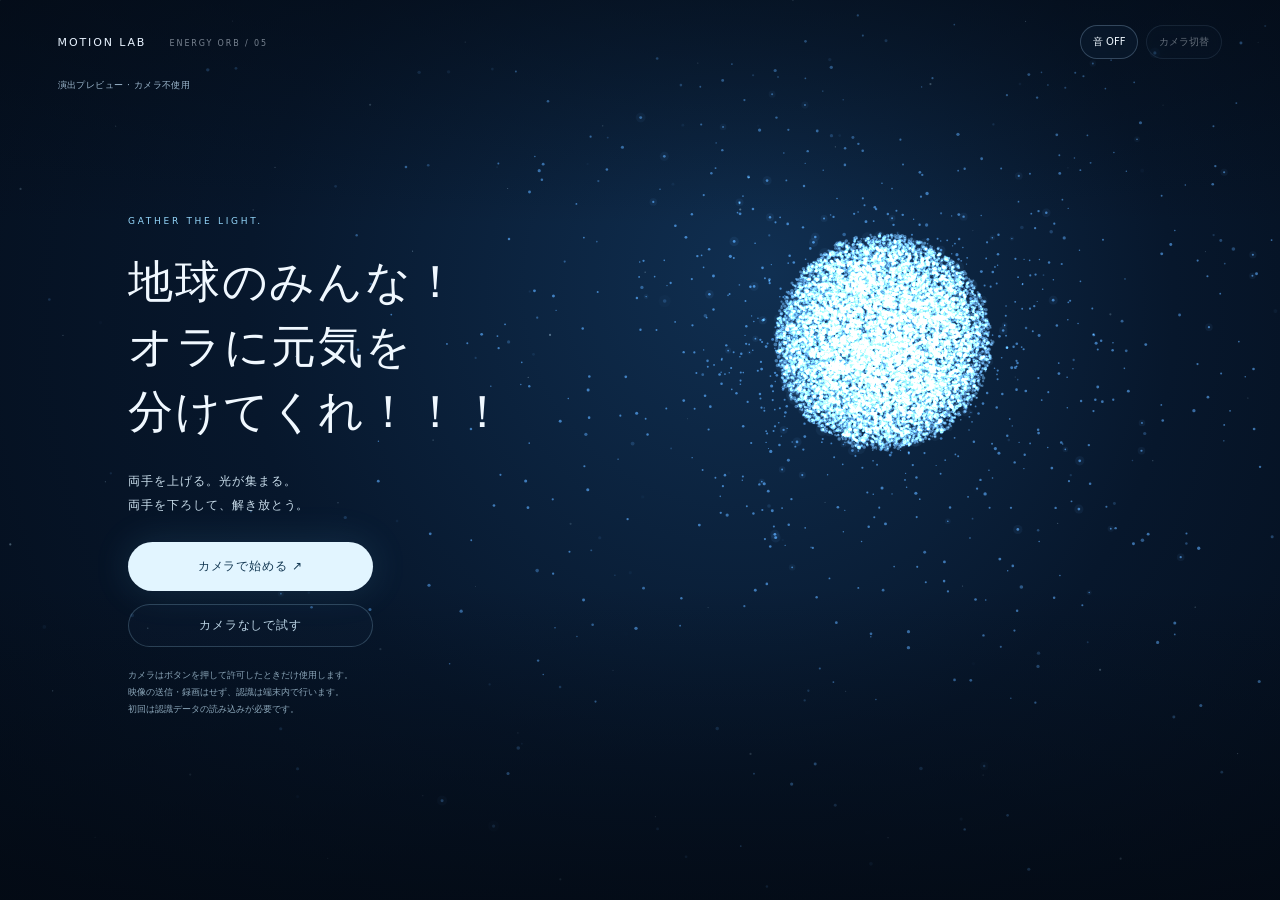
==== commit 0dde94b1: "Preserve orb light density as energy radius grows" ====
--- a/energy-orb/index.html
+++ b/energy-orb/index.html
@@ -1 +1 @@
-<!doctype html><html lang="ja"><head><meta charset="utf-8"><meta name="viewport" content="width=device-width,initial-scale=1"><meta name="theme-color" content="#050d1a"><title>地球のみんな！オラに元気を分けてくれ！！！</title><meta name="description" content="両手を上げて光を集め、下ろして放つ。カメラで遊ぶエネルギー体験。"><link rel="stylesheet" href="style.css?v=genki-title-1"></head><body><video id="camera" autoplay muted playsinline aria-label="端末内で処理するカメラ映像"></video><canvas id="effects" aria-label="手の動きに合わせて光が集まる演出"></canvas><div class="shade"></div><header><a href="https://furusapo.github.io/motion-lab/">MOTION LAB <span>ENERGY ORB / 05</span></a><div class="header-actions"><button id="sound" aria-pressed="false">音 OFF</button><button id="flip" disabled aria-label="前後のカメラを切り替える">カメラ切替</button><button id="stop" hidden>終了</button></div></header><div id="mode-label">演出プレビュー · カメラ不使用</div><section id="welcome"><p class="eyebrow">GATHER THE LIGHT.</p><h1 class="call-title">地球のみんな！<br>オラに元気を<br>分けてくれ！！！</h1><p class="lead">両手を上げる。光が集まる。<br>両手を下ろして、解き放とう。</p><button class="primary" id="start">カメラで始める ↗</button><button class="secondary" id="demo">カメラなしで試す</button><p class="privacy">カメラはボタンを押して許可したときだけ使用します。<br>映像の送信・録画はせず、認識は端末内で行います。<br>初回は認識データの読み込みが必要です。</p></section><section id="busy" hidden aria-live="polite"><div class="spinner"></div><h2>力を、準備しています。</h2><p id="busy-text">カメラの使用を許可してください。</p><button id="cancel" class="secondary">キャンセル</button></section><section id="error" hidden role="alert"><p class="eyebrow">LET'S TRY AGAIN</p><h2 id="error-title">開始できませんでした</h2><p id="error-text"></p><button id="retry" class="primary">もう一度試す</button><button id="error-demo" class="secondary">カメラなしで試す</button></section><div id="status" role="status" aria-live="polite"></div><div id="prompt" hidden><div class="step" id="step">01 / 集める</div><h2 id="instruction">両手を、頭より上に。</h2><p id="guidance">少し離れて、頭・肩・両手を画面に入れてください。</p></div><footer id="hud" hidden><div class="energy"><div class="energy-label"><span>LIGHT ENERGY</span><output id="percent">0%</output></div><div class="meter"><i id="fill"></i></div></div><button id="demo-hold" hidden>押して光を集める · 離して放つ</button><p class="hint" id="hint">両手を上げてためる → 両手を肩の高さまで下ろして放つ</p><button id="reset" class="secondary">ため直す ↺</button></footer><div id="notice" hidden>デモ操作：認識は行っていません</div><script type="module" src="app.js?v=grps-dust-1"></script></body></html>
+<!doctype html><html lang="ja"><head><meta charset="utf-8"><meta name="viewport" content="width=device-width,initial-scale=1"><meta name="theme-color" content="#050d1a"><title>地球のみんな！オラに元気を分けてくれ！！！</title><meta name="description" content="両手を上げて光を集め、下ろして放つ。カメラで遊ぶエネルギー体験。"><link rel="stylesheet" href="style.css?v=genki-title-1"></head><body><video id="camera" autoplay muted playsinline aria-label="端末内で処理するカメラ映像"></video><canvas id="effects" aria-label="手の動きに合わせて光が集まる演出"></canvas><div class="shade"></div><header><a href="https://furusapo.github.io/motion-lab/">MOTION LAB <span>ENERGY ORB / 05</span></a><div class="header-actions"><button id="sound" aria-pressed="false">音 OFF</button><button id="flip" disabled aria-label="前後のカメラを切り替える">カメラ切替</button><button id="stop" hidden>終了</button></div></header><div id="mode-label">演出プレビュー · カメラ不使用</div><section id="welcome"><p class="eyebrow">GATHER THE LIGHT.</p><h1 class="call-title">地球のみんな！<br>オラに元気を<br>分けてくれ！！！</h1><p class="lead">両手を上げる。光が集まる。<br>両手を下ろして、解き放とう。</p><button class="primary" id="start">カメラで始める ↗</button><button class="secondary" id="demo">カメラなしで試す</button><p class="privacy">カメラはボタンを押して許可したときだけ使用します。<br>映像の送信・録画はせず、認識は端末内で行います。<br>初回は認識データの読み込みが必要です。</p></section><section id="busy" hidden aria-live="polite"><div class="spinner"></div><h2>力を、準備しています。</h2><p id="busy-text">カメラの使用を許可してください。</p><button id="cancel" class="secondary">キャンセル</button></section><section id="error" hidden role="alert"><p class="eyebrow">LET'S TRY AGAIN</p><h2 id="error-title">開始できませんでした</h2><p id="error-text"></p><button id="retry" class="primary">もう一度試す</button><button id="error-demo" class="secondary">カメラなしで試す</button></section><div id="status" role="status" aria-live="polite"></div><div id="prompt" hidden><div class="step" id="step">01 / 集める</div><h2 id="instruction">両手を、頭より上に。</h2><p id="guidance">少し離れて、頭・肩・両手を画面に入れてください。</p></div><footer id="hud" hidden><div class="energy"><div class="energy-label"><span>LIGHT ENERGY</span><output id="percent">0%</output></div><div class="meter"><i id="fill"></i></div></div><button id="demo-hold" hidden>押して光を集める · 離して放つ</button><p class="hint" id="hint">両手を上げてためる → 両手を肩の高さまで下ろして放つ</p><button id="reset" class="secondary">ため直す ↺</button></footer><div id="notice" hidden>デモ操作：認識は行っていません</div><script type="module" src="app.js?v=dense-orb-1"></script></body></html>
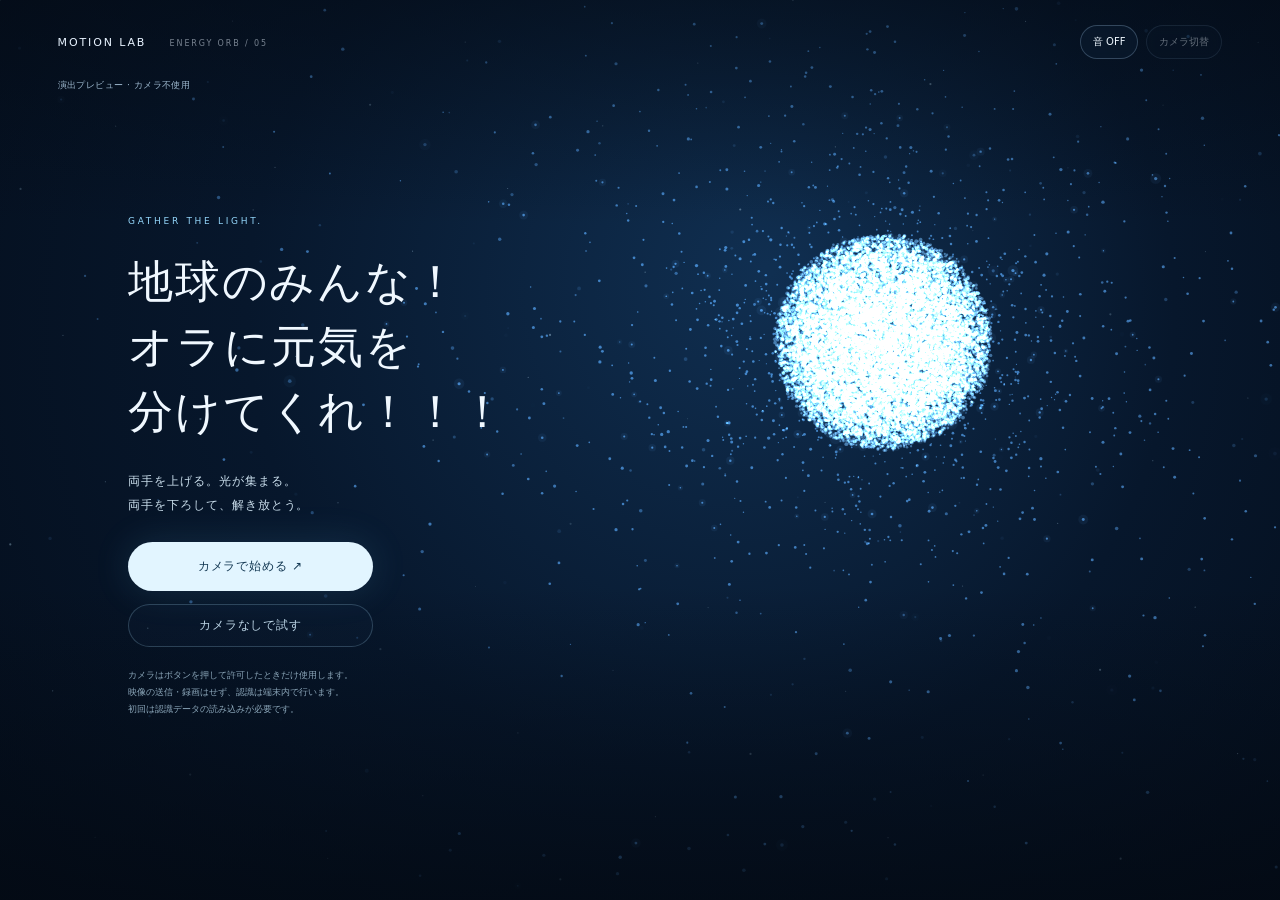
==== commit 751f34ae: "Start energy orb smaller, increase particle density and slow charge growth" ====
--- a/energy-orb/index.html
+++ b/energy-orb/index.html
@@ -1 +1 @@
-<!doctype html><html lang="ja"><head><meta charset="utf-8"><meta name="viewport" content="width=device-width,initial-scale=1"><meta name="theme-color" content="#050d1a"><title>地球のみんな！オラに元気を分けてくれ！！！</title><meta name="description" content="両手を上げて光を集め、下ろして放つ。カメラで遊ぶエネルギー体験。"><link rel="stylesheet" href="style.css?v=genki-title-1"></head><body><video id="camera" autoplay muted playsinline aria-label="端末内で処理するカメラ映像"></video><canvas id="effects" aria-label="手の動きに合わせて光が集まる演出"></canvas><div class="shade"></div><header><a href="https://furusapo.github.io/motion-lab/">MOTION LAB <span>ENERGY ORB / 05</span></a><div class="header-actions"><button id="sound" aria-pressed="false">音 OFF</button><button id="flip" disabled aria-label="前後のカメラを切り替える">カメラ切替</button><button id="stop" hidden>終了</button></div></header><div id="mode-label">演出プレビュー · カメラ不使用</div><section id="welcome"><p class="eyebrow">GATHER THE LIGHT.</p><h1 class="call-title">地球のみんな！<br>オラに元気を<br>分けてくれ！！！</h1><p class="lead">両手を上げる。光が集まる。<br>両手を下ろして、解き放とう。</p><button class="primary" id="start">カメラで始める ↗</button><button class="secondary" id="demo">カメラなしで試す</button><p class="privacy">カメラはボタンを押して許可したときだけ使用します。<br>映像の送信・録画はせず、認識は端末内で行います。<br>初回は認識データの読み込みが必要です。</p></section><section id="busy" hidden aria-live="polite"><div class="spinner"></div><h2>力を、準備しています。</h2><p id="busy-text">カメラの使用を許可してください。</p><button id="cancel" class="secondary">キャンセル</button></section><section id="error" hidden role="alert"><p class="eyebrow">LET'S TRY AGAIN</p><h2 id="error-title">開始できませんでした</h2><p id="error-text"></p><button id="retry" class="primary">もう一度試す</button><button id="error-demo" class="secondary">カメラなしで試す</button></section><div id="status" role="status" aria-live="polite"></div><div id="prompt" hidden><div class="step" id="step">01 / 集める</div><h2 id="instruction">両手を、頭より上に。</h2><p id="guidance">少し離れて、頭・肩・両手を画面に入れてください。</p></div><footer id="hud" hidden><div class="energy"><div class="energy-label"><span>LIGHT ENERGY</span><output id="percent">0%</output></div><div class="meter"><i id="fill"></i></div></div><button id="demo-hold" hidden>押して光を集める · 離して放つ</button><p class="hint" id="hint">両手を上げてためる → 両手を肩の高さまで下ろして放つ</p><button id="reset" class="secondary">ため直す ↺</button></footer><div id="notice" hidden>デモ操作：認識は行っていません</div><script type="module" src="app.js?v=dense-orb-1"></script></body></html>
+<!doctype html><html lang="ja"><head><meta charset="utf-8"><meta name="viewport" content="width=device-width,initial-scale=1"><meta name="theme-color" content="#050d1a"><title>地球のみんな！オラに元気を分けてくれ！！！</title><meta name="description" content="両手を上げて光を集め、下ろして放つ。カメラで遊ぶエネルギー体験。"><link rel="stylesheet" href="style.css?v=genki-title-1"></head><body><video id="camera" autoplay muted playsinline aria-label="端末内で処理するカメラ映像"></video><canvas id="effects" aria-label="手の動きに合わせて光が集まる演出"></canvas><div class="shade"></div><header><a href="https://furusapo.github.io/motion-lab/">MOTION LAB <span>ENERGY ORB / 05</span></a><div class="header-actions"><button id="sound" aria-pressed="false">音 OFF</button><button id="flip" disabled aria-label="前後のカメラを切り替える">カメラ切替</button><button id="stop" hidden>終了</button></div></header><div id="mode-label">演出プレビュー · カメラ不使用</div><section id="welcome"><p class="eyebrow">GATHER THE LIGHT.</p><h1 class="call-title">地球のみんな！<br>オラに元気を<br>分けてくれ！！！</h1><p class="lead">両手を上げる。光が集まる。<br>両手を下ろして、解き放とう。</p><button class="primary" id="start">カメラで始める ↗</button><button class="secondary" id="demo">カメラなしで試す</button><p class="privacy">カメラはボタンを押して許可したときだけ使用します。<br>映像の送信・録画はせず、認識は端末内で行います。<br>初回は認識データの読み込みが必要です。</p></section><section id="busy" hidden aria-live="polite"><div class="spinner"></div><h2>力を、準備しています。</h2><p id="busy-text">カメラの使用を許可してください。</p><button id="cancel" class="secondary">キャンセル</button></section><section id="error" hidden role="alert"><p class="eyebrow">LET'S TRY AGAIN</p><h2 id="error-title">開始できませんでした</h2><p id="error-text"></p><button id="retry" class="primary">もう一度試す</button><button id="error-demo" class="secondary">カメラなしで試す</button></section><div id="status" role="status" aria-live="polite"></div><div id="prompt" hidden><div class="step" id="step">01 / 集める</div><h2 id="instruction">両手を、頭より上に。</h2><p id="guidance">少し離れて、頭・肩・両手を画面に入れてください。</p></div><footer id="hud" hidden><div class="energy"><div class="energy-label"><span>LIGHT ENERGY</span><output id="percent">0%</output></div><div class="meter"><i id="fill"></i></div></div><button id="demo-hold" hidden>押して光を集める · 離して放つ</button><p class="hint" id="hint">両手を上げてためる → 両手を肩の高さまで下ろして放つ</p><button id="reset" class="secondary">ため直す ↺</button></footer><div id="notice" hidden>デモ操作：認識は行っていません</div><script type="module" src="app.js?v=slow-grow-1"></script></body></html>
